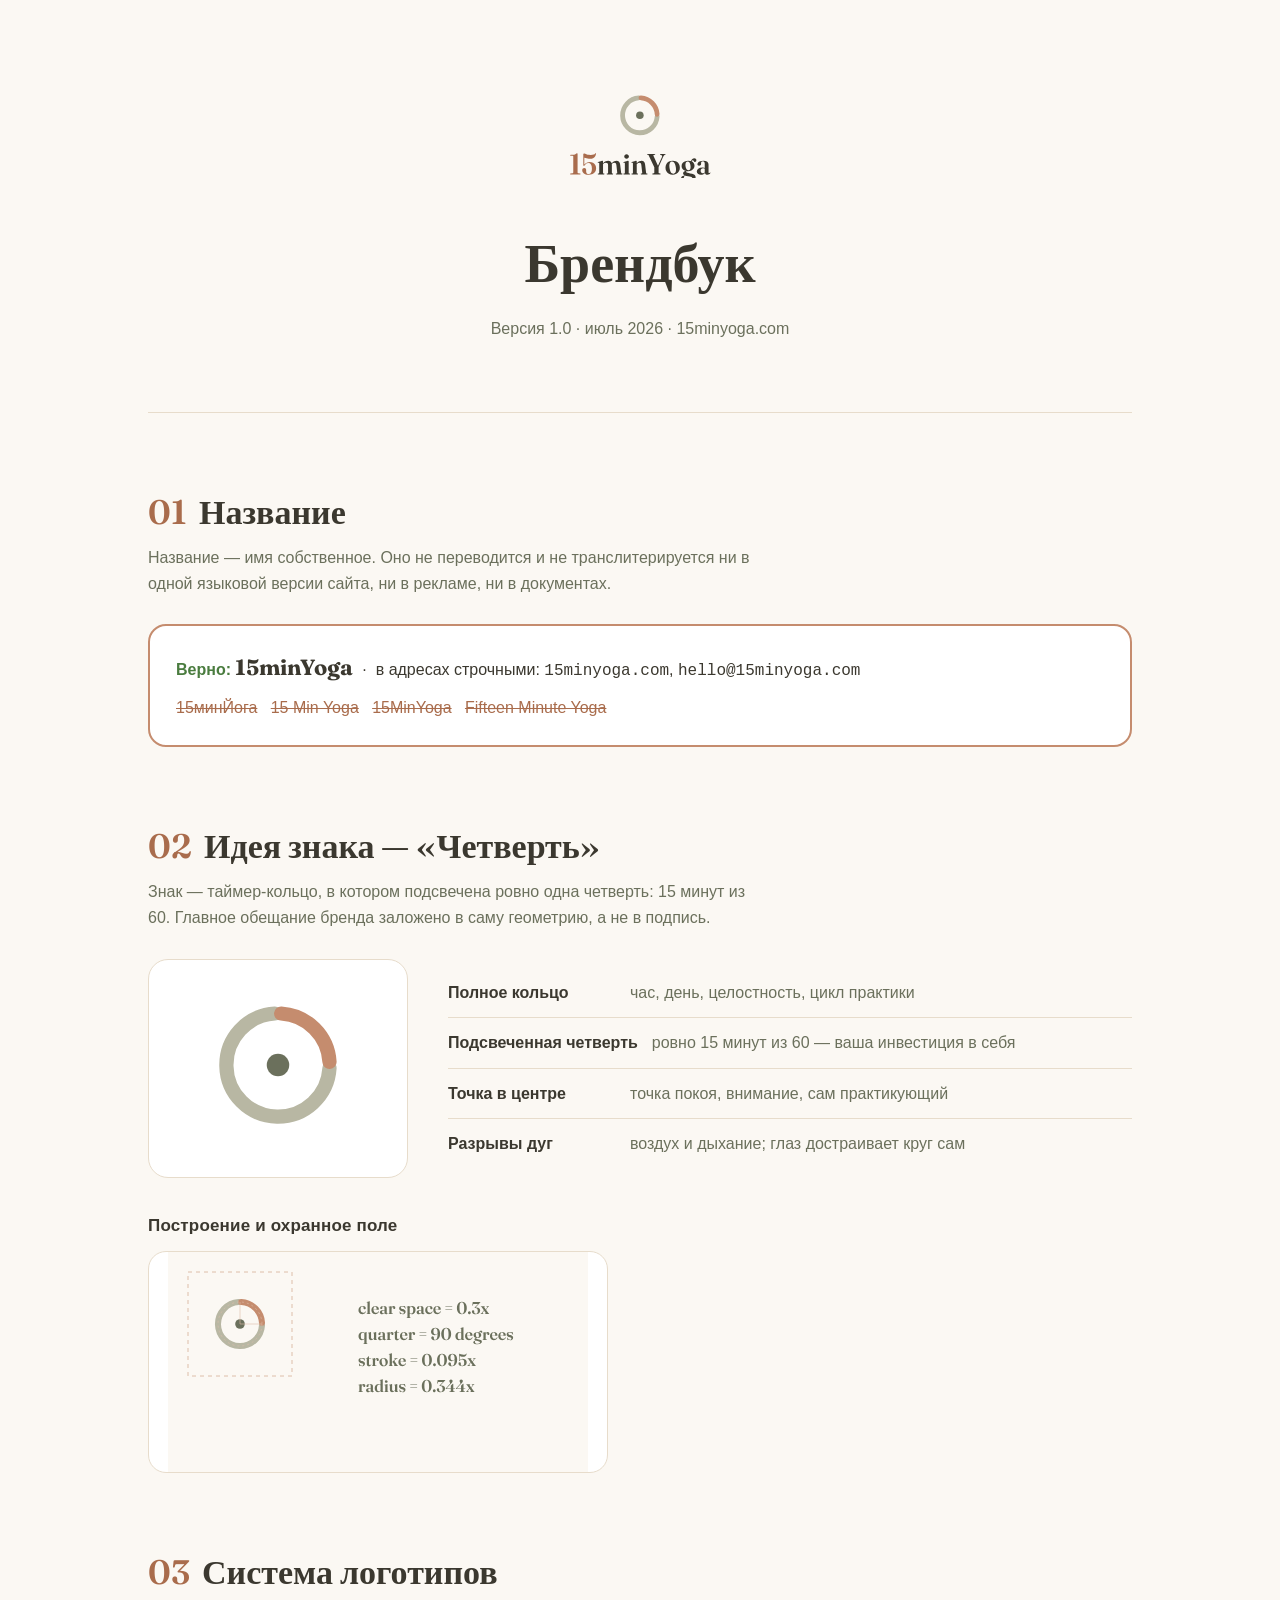
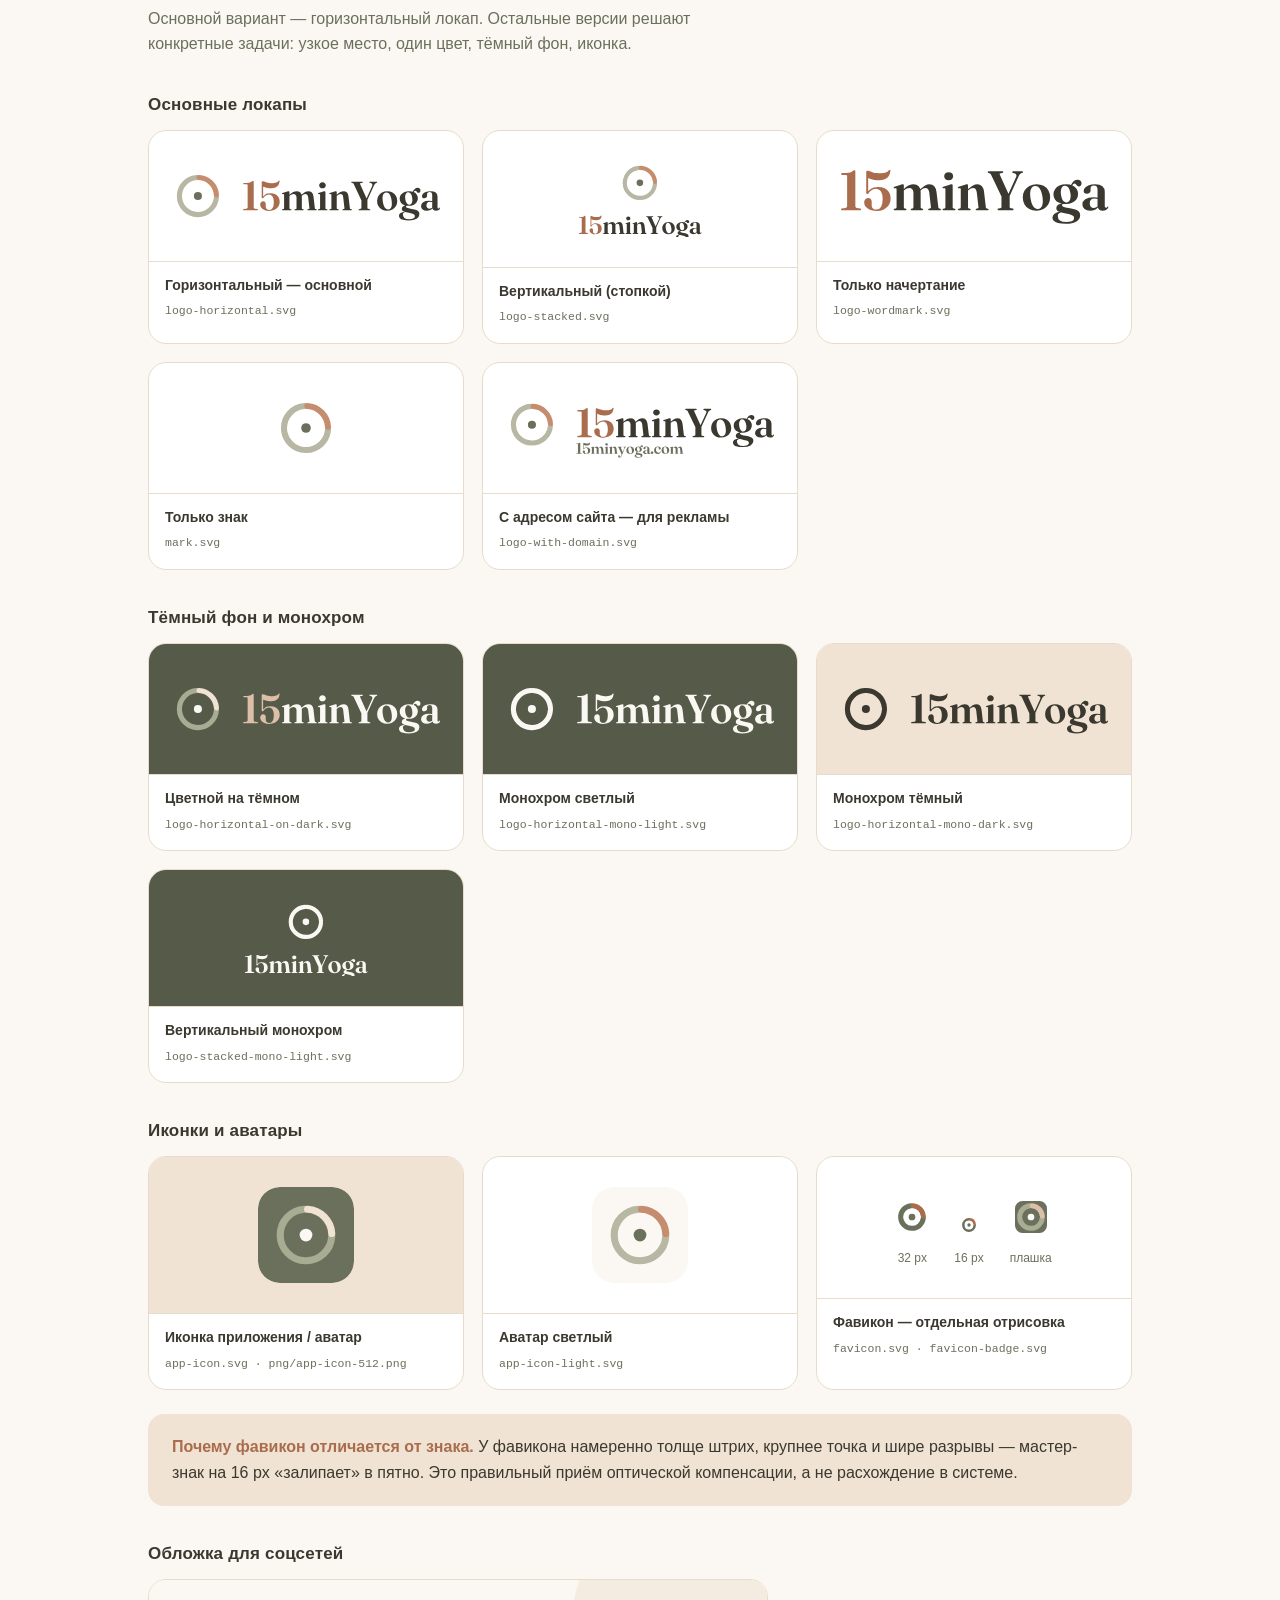
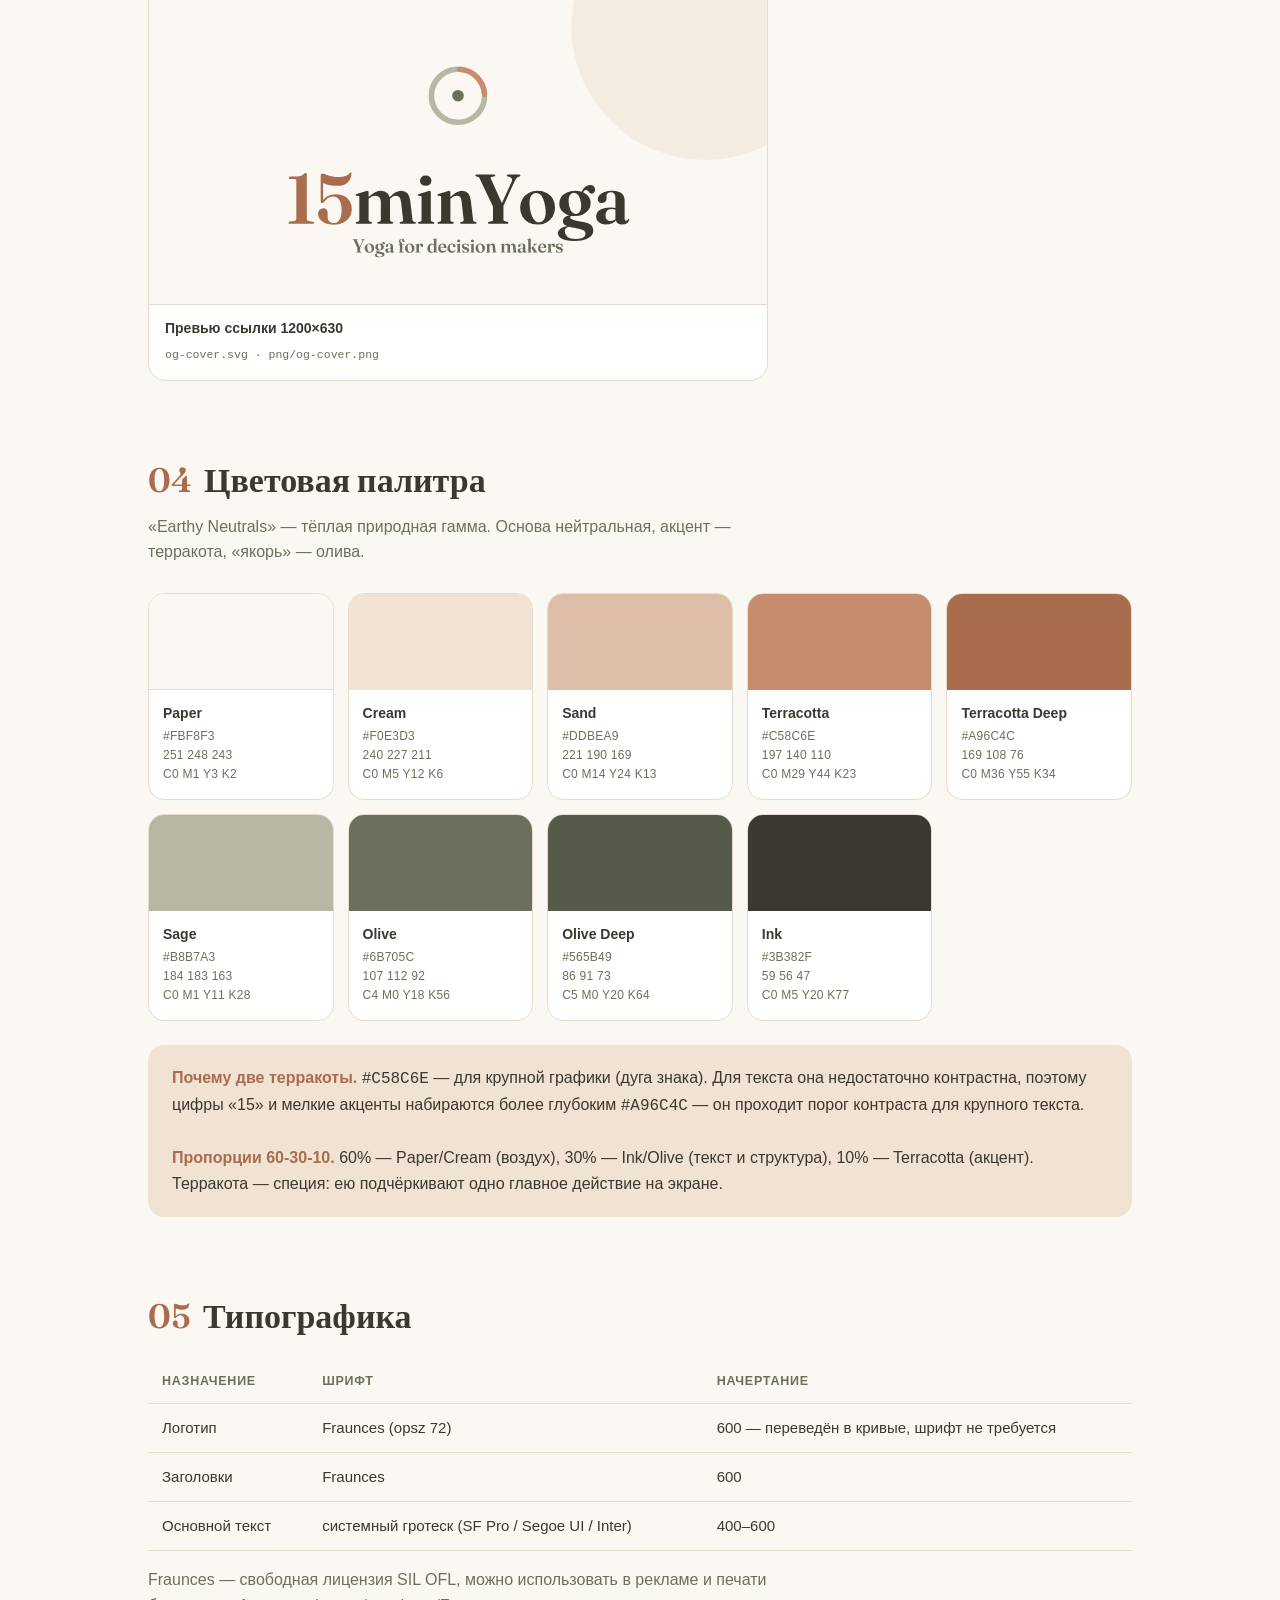
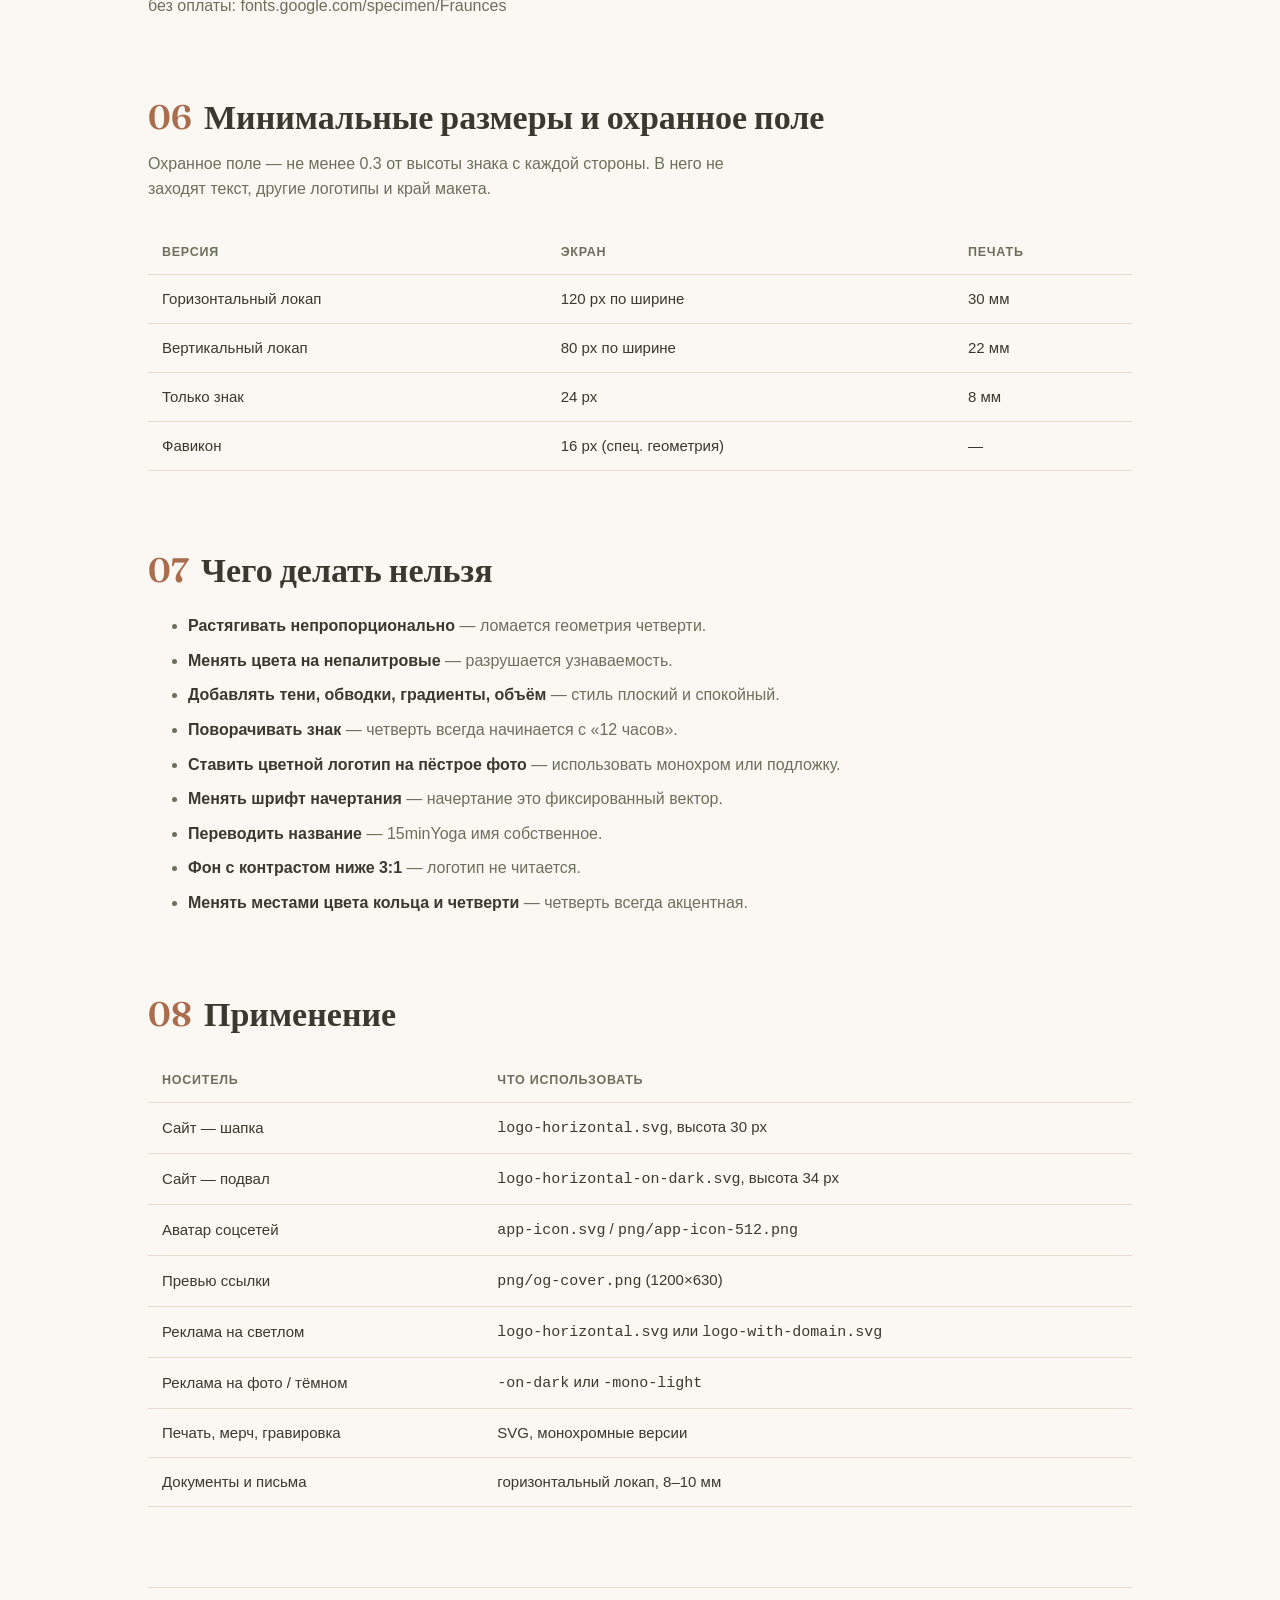
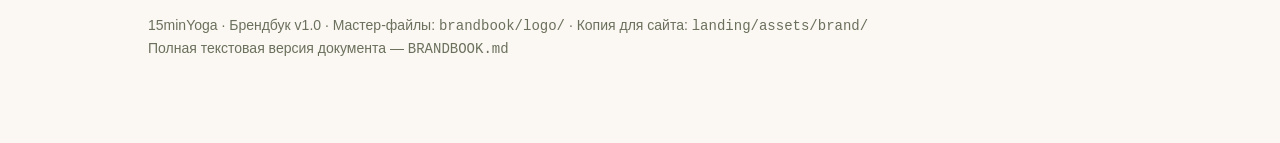
==== brandbook/index.html @ 7483d151 "brand: ребрендинг проекта в 15minYoga — логотип «Четверть», брендбук, домен 15minyoga.com Логотип: к" ====
<!DOCTYPE html>
<html lang="ru">

<head>
  <meta charset="UTF-8" />
  <meta name="viewport" content="width=device-width, initial-scale=1" />
  <title>15minYoga — Брендбук</title>
  <link rel="icon" href="logo/favicon.svg" type="image/svg+xml" />
  <link rel="preconnect" href="https://fonts.googleapis.com" />
  <link rel="preconnect" href="https://fonts.gstatic.com" crossorigin />
  <link rel="stylesheet"
    href="https://fonts.googleapis.com/css2?family=Fraunces:opsz,wght@9..144,400;9..144,600&display=swap" />
  <style>
    :root {
      --paper: #FBF8F3; --cream: #F0E3D3; --sand: #DDBEA9;
      --clay: #C58C6E; --clay-deep: #A96C4C; --sage: #B8B7A3;
      --olive: #6B705C; --olive-deep: #565B49; --ink: #3B382F;
      --line: #E7DCCB;
      --font: -apple-system, BlinkMacSystemFont, "Segoe UI", Inter, Roboto, sans-serif;
      --display: "Fraunces", Georgia, serif;
    }
    * { box-sizing: border-box; }
    body { margin: 0; background: var(--paper); color: var(--ink); font-family: var(--font); font-size: 16px; line-height: 1.6; }
    .wrap { max-width: 1040px; margin: 0 auto; padding: 0 28px 100px; }

    /* cover */
    .cover { text-align: center; padding: 90px 0 70px; border-bottom: 1px solid var(--line); }
    .cover img { height: 88px; margin: 0 auto 34px; }
    .cover h1 { font-family: var(--display); font-size: clamp(34px, 6vw, 54px); font-weight: 600; margin: 0 0 10px; }
    .cover p { color: var(--olive); margin: 0; }

    h2 { font-family: var(--display); font-size: clamp(24px, 4vw, 34px); font-weight: 600; margin: 72px 0 6px; }
    h2 .num { color: var(--clay-deep); margin-right: 12px; }
    .sub { color: var(--olive); margin: 0 0 28px; max-width: 70ch; }
    h3 { font-size: 17px; margin: 34px 0 12px; letter-spacing: .01em; }

    /* concept */
    .concept { display: grid; gap: 24px; grid-template-columns: 1fr; align-items: center; }
    @media (min-width: 760px) { .concept { grid-template-columns: 260px 1fr; gap: 40px; } }
    .concept__vis { background: #fff; border: 1px solid var(--line); border-radius: 20px; padding: 30px; text-align: center; }
    .concept__vis img { width: 150px; }
    .meaning { list-style: none; padding: 0; margin: 0; }
    .meaning li { padding: 12px 0; border-bottom: 1px solid var(--line); display: flex; gap: 14px; }
    .meaning li:last-child { border: 0; }
    .meaning b { min-width: 168px; color: var(--ink); }
    .meaning span { color: var(--olive); }

    /* logo grid */
    .grid { display: grid; gap: 18px; grid-template-columns: repeat(auto-fill, minmax(240px, 1fr)); }
    .item { border: 1px solid var(--line); border-radius: 18px; overflow: hidden; background: #fff; }
    .item__vis { padding: 30px 22px; display: flex; align-items: center; justify-content: center; min-height: 130px; }
    .item__vis.dark { background: var(--olive-deep); }
    .item__vis.cream { background: var(--cream); }
    .item__vis img { max-width: 100%; max-height: 76px; }
    .item__cap { padding: 12px 16px 15px; border-top: 1px solid var(--line); }
    .item__cap b { display: block; font-size: 14px; }
    .item__cap code { font-size: 11.5px; color: var(--olive); word-break: break-all; }

    /* palette */
    .pal { display: grid; gap: 14px; grid-template-columns: repeat(auto-fill, minmax(168px, 1fr)); }
    .sw { border: 1px solid var(--line); border-radius: 16px; overflow: hidden; background: #fff; }
    .sw__c { height: 96px; }
    .sw__t { padding: 12px 14px 14px; font-size: 13px; }
    .sw__t b { display: block; font-size: 14px; margin-bottom: 3px; }
    .sw__t span { display: block; color: var(--olive); font-size: 12px; letter-spacing: .02em; }

    /* sizes / dont */
    table { width: 100%; border-collapse: collapse; margin: 16px 0; font-size: 15px; }
    th, td { text-align: left; padding: 12px 14px; border-bottom: 1px solid var(--line); }
    th { font-size: 12.5px; text-transform: uppercase; letter-spacing: .06em; color: var(--olive); font-weight: 600; }
    .dont li { margin-bottom: 9px; color: var(--olive); }
    .dont li b { color: var(--ink); }

    .note { background: var(--cream); border-radius: 16px; padding: 20px 24px; margin: 24px 0; }
    .note b { color: var(--clay-deep); }
    .name-rule { border: 2px solid var(--clay); border-radius: 18px; padding: 24px 26px; margin: 24px 0; background: #fff; }
    .name-rule .ok { color: #4a7c3f; font-weight: 600; }
    .name-rule .no { color: var(--clay-deep); text-decoration: line-through; }
    .mini { display: flex; align-items: flex-end; gap: 26px; flex-wrap: wrap; margin-top: 14px; }
    .mini figure { margin: 0; text-align: center; }
    .mini figcaption { font-size: 12px; color: var(--olive); margin-top: 8px; }
    footer { margin-top: 80px; padding-top: 26px; border-top: 1px solid var(--line); color: var(--olive); font-size: 14px; }
    @media print { body { background: #fff; } .item, .sw { break-inside: avoid; } h2 { break-after: avoid; } }
  </style>
</head>

<body>
  <div class="wrap">

    <header class="cover">
      <img src="logo/logo-stacked.svg" alt="15minYoga" />
      <h1>Брендбук</h1>
      <p>Версия 1.0 · июль 2026 · 15minyoga.com</p>
    </header>

    <!-- 0. NAME -->
    <h2><span class="num">01</span>Название</h2>
    <p class="sub">Название — имя собственное. Оно не переводится и не транслитерируется ни в одной языковой
      версии сайта, ни в рекламе, ни в документах.</p>
    <div class="name-rule">
      <p style="margin:0 0 10px"><span class="ok">Верно:</span> <b style="font-family:var(--display);font-size:22px">15minYoga</b>
        &nbsp;·&nbsp; в адресах строчными: <code>15minyoga.com</code>, <code>hello@15minyoga.com</code></p>
      <p style="margin:0"><span class="no">15минЙога</span> &nbsp; <span class="no">15 Min Yoga</span> &nbsp;
        <span class="no">15MinYoga</span> &nbsp; <span class="no">Fifteen Minute Yoga</span></p>
    </div>

    <!-- 1. CONCEPT -->
    <h2><span class="num">02</span>Идея знака — «Четверть»</h2>
    <p class="sub">Знак — таймер-кольцо, в котором подсвечена ровно одна четверть: 15 минут из 60.
      Главное обещание бренда заложено в саму геометрию, а не в подпись.</p>
    <div class="concept">
      <div class="concept__vis"><img src="logo/mark.svg" alt="Знак 15minYoga" /></div>
      <ul class="meaning">
        <li><b>Полное кольцо</b><span>час, день, целостность, цикл практики</span></li>
        <li><b>Подсвеченная четверть</b><span>ровно 15 минут из 60 — ваша инвестиция в себя</span></li>
        <li><b>Точка в центре</b><span>точка покоя, внимание, сам практикующий</span></li>
        <li><b>Разрывы дуг</b><span>воздух и дыхание; глаз достраивает круг сам</span></li>
      </ul>
    </div>

    <h3>Построение и охранное поле</h3>
    <div class="item" style="max-width:460px">
      <div class="item__vis" style="padding:0"><img src="logo/construction.svg" alt="Схема построения"
          style="max-height:220px;width:100%" /></div>
    </div>

    <!-- 2. LOGO SYSTEM -->
    <h2><span class="num">03</span>Система логотипов</h2>
    <p class="sub">Основной вариант — горизонтальный локап. Остальные версии решают конкретные задачи:
      узкое место, один цвет, тёмный фон, иконка.</p>

    <h3>Основные локапы</h3>
    <div class="grid">
      <div class="item">
        <div class="item__vis"><img src="logo/logo-horizontal.svg" alt="" /></div>
        <div class="item__cap"><b>Горизонтальный — основной</b><code>logo-horizontal.svg</code></div>
      </div>
      <div class="item">
        <div class="item__vis"><img src="logo/logo-stacked.svg" alt="" /></div>
        <div class="item__cap"><b>Вертикальный (стопкой)</b><code>logo-stacked.svg</code></div>
      </div>
      <div class="item">
        <div class="item__vis"><img src="logo/logo-wordmark.svg" alt="" /></div>
        <div class="item__cap"><b>Только начертание</b><code>logo-wordmark.svg</code></div>
      </div>
      <div class="item">
        <div class="item__vis"><img src="logo/mark.svg" alt="" style="max-height:64px" /></div>
        <div class="item__cap"><b>Только знак</b><code>mark.svg</code></div>
      </div>
      <div class="item">
        <div class="item__vis"><img src="logo/logo-with-domain.svg" alt="" /></div>
        <div class="item__cap"><b>С адресом сайта — для рекламы</b><code>logo-with-domain.svg</code></div>
      </div>
    </div>

    <h3>Тёмный фон и монохром</h3>
    <div class="grid">
      <div class="item">
        <div class="item__vis dark"><img src="logo/logo-horizontal-on-dark.svg" alt="" /></div>
        <div class="item__cap"><b>Цветной на тёмном</b><code>logo-horizontal-on-dark.svg</code></div>
      </div>
      <div class="item">
        <div class="item__vis dark"><img src="logo/logo-horizontal-mono-light.svg" alt="" /></div>
        <div class="item__cap"><b>Монохром светлый</b><code>logo-horizontal-mono-light.svg</code></div>
      </div>
      <div class="item">
        <div class="item__vis cream"><img src="logo/logo-horizontal-mono-dark.svg" alt="" /></div>
        <div class="item__cap"><b>Монохром тёмный</b><code>logo-horizontal-mono-dark.svg</code></div>
      </div>
      <div class="item">
        <div class="item__vis dark"><img src="logo/logo-stacked-mono-light.svg" alt="" /></div>
        <div class="item__cap"><b>Вертикальный монохром</b><code>logo-stacked-mono-light.svg</code></div>
      </div>
    </div>

    <h3>Иконки и аватары</h3>
    <div class="grid">
      <div class="item">
        <div class="item__vis cream"><img src="logo/app-icon.svg" alt="" style="max-height:96px;border-radius:22px" /></div>
        <div class="item__cap"><b>Иконка приложения / аватар</b><code>app-icon.svg · png/app-icon-512.png</code></div>
      </div>
      <div class="item">
        <div class="item__vis"><img src="logo/app-icon-light.svg" alt="" style="max-height:96px;border-radius:22px" /></div>
        <div class="item__cap"><b>Аватар светлый</b><code>app-icon-light.svg</code></div>
      </div>
      <div class="item">
        <div class="item__vis">
          <div class="mini">
            <figure><img src="logo/favicon.svg" alt="" style="width:32px;height:32px" />
              <figcaption>32 px</figcaption>
            </figure>
            <figure><img src="logo/favicon.svg" alt="" style="width:16px;height:16px" />
              <figcaption>16 px</figcaption>
            </figure>
            <figure><img src="logo/favicon-badge.svg" alt="" style="width:32px;height:32px" />
              <figcaption>плашка</figcaption>
            </figure>
          </div>
        </div>
        <div class="item__cap"><b>Фавикон — отдельная отрисовка</b><code>favicon.svg · favicon-badge.svg</code></div>
      </div>
    </div>

    <div class="note">
      <b>Почему фавикон отличается от знака.</b> У фавикона намеренно толще штрих, крупнее точка и шире
      разрывы — мастер-знак на 16 px «залипает» в пятно. Это правильный приём оптической компенсации,
      а не расхождение в системе.
    </div>

    <h3>Обложка для соцсетей</h3>
    <div class="item" style="max-width:620px">
      <div class="item__vis" style="padding:0"><img src="logo/og-cover.svg" alt="" style="max-height:none;width:100%" /></div>
      <div class="item__cap"><b>Превью ссылки 1200×630</b><code>og-cover.svg · png/og-cover.png</code></div>
    </div>

    <!-- 3. COLOR -->
    <h2><span class="num">04</span>Цветовая палитра</h2>
    <p class="sub">«Earthy Neutrals» — тёплая природная гамма. Основа нейтральная, акцент — терракота,
      «якорь» — олива.</p>
    <div class="pal">
      <div class="sw"><div class="sw__c" style="background:#FBF8F3;border-bottom:1px solid var(--line)"></div>
        <div class="sw__t"><b>Paper</b><span>#FBF8F3</span><span>251 248 243</span><span>C0 M1 Y3 K2</span></div></div>
      <div class="sw"><div class="sw__c" style="background:#F0E3D3"></div>
        <div class="sw__t"><b>Cream</b><span>#F0E3D3</span><span>240 227 211</span><span>C0 M5 Y12 K6</span></div></div>
      <div class="sw"><div class="sw__c" style="background:#DDBEA9"></div>
        <div class="sw__t"><b>Sand</b><span>#DDBEA9</span><span>221 190 169</span><span>C0 M14 Y24 K13</span></div></div>
      <div class="sw"><div class="sw__c" style="background:#C58C6E"></div>
        <div class="sw__t"><b>Terracotta</b><span>#C58C6E</span><span>197 140 110</span><span>C0 M29 Y44 K23</span></div></div>
      <div class="sw"><div class="sw__c" style="background:#A96C4C"></div>
        <div class="sw__t"><b>Terracotta Deep</b><span>#A96C4C</span><span>169 108 76</span><span>C0 M36 Y55 K34</span></div></div>
      <div class="sw"><div class="sw__c" style="background:#B8B7A3"></div>
        <div class="sw__t"><b>Sage</b><span>#B8B7A3</span><span>184 183 163</span><span>C0 M1 Y11 K28</span></div></div>
      <div class="sw"><div class="sw__c" style="background:#6B705C"></div>
        <div class="sw__t"><b>Olive</b><span>#6B705C</span><span>107 112 92</span><span>C4 M0 Y18 K56</span></div></div>
      <div class="sw"><div class="sw__c" style="background:#565B49"></div>
        <div class="sw__t"><b>Olive Deep</b><span>#565B49</span><span>86 91 73</span><span>C5 M0 Y20 K64</span></div></div>
      <div class="sw"><div class="sw__c" style="background:#3B382F"></div>
        <div class="sw__t"><b>Ink</b><span>#3B382F</span><span>59 56 47</span><span>C0 M5 Y20 K77</span></div></div>
    </div>

    <div class="note">
      <b>Почему две терракоты.</b> <code>#C58C6E</code> — для крупной графики (дуга знака).
      Для текста она недостаточно контрастна, поэтому цифры «15» и мелкие акценты набираются
      более глубоким <code>#A96C4C</code> — он проходит порог контраста для крупного текста.
      <br><br>
      <b>Пропорции 60-30-10.</b> 60% — Paper/Cream (воздух), 30% — Ink/Olive (текст и структура),
      10% — Terracotta (акцент). Терракота — специя: ею подчёркивают одно главное действие на экране.
    </div>

    <!-- 4. TYPE -->
    <h2><span class="num">05</span>Типографика</h2>
    <table>
      <tr><th>Назначение</th><th>Шрифт</th><th>Начертание</th></tr>
      <tr><td>Логотип</td><td>Fraunces (opsz 72)</td><td>600 — переведён в кривые, шрифт не требуется</td></tr>
      <tr><td>Заголовки</td><td>Fraunces</td><td>600</td></tr>
      <tr><td>Основной текст</td><td>системный гротеск (SF Pro / Segoe UI / Inter)</td><td>400–600</td></tr>
    </table>
    <p class="sub" style="margin-top:8px">Fraunces — свободная лицензия SIL OFL, можно использовать в рекламе
      и печати без оплаты: fonts.google.com/specimen/Fraunces</p>

    <!-- 5. SIZES -->
    <h2><span class="num">06</span>Минимальные размеры и охранное поле</h2>
    <p class="sub">Охранное поле — не менее 0.3 от высоты знака с каждой стороны. В него не заходят текст,
      другие логотипы и край макета.</p>
    <table>
      <tr><th>Версия</th><th>Экран</th><th>Печать</th></tr>
      <tr><td>Горизонтальный локап</td><td>120 px по ширине</td><td>30 мм</td></tr>
      <tr><td>Вертикальный локап</td><td>80 px по ширине</td><td>22 мм</td></tr>
      <tr><td>Только знак</td><td>24 px</td><td>8 мм</td></tr>
      <tr><td>Фавикон</td><td>16 px (спец. геометрия)</td><td>—</td></tr>
    </table>

    <!-- 6. DONT -->
    <h2><span class="num">07</span>Чего делать нельзя</h2>
    <ul class="dont">
      <li><b>Растягивать непропорционально</b> — ломается геометрия четверти.</li>
      <li><b>Менять цвета на непалитровые</b> — разрушается узнаваемость.</li>
      <li><b>Добавлять тени, обводки, градиенты, объём</b> — стиль плоский и спокойный.</li>
      <li><b>Поворачивать знак</b> — четверть всегда начинается с «12 часов».</li>
      <li><b>Ставить цветной логотип на пёстрое фото</b> — использовать монохром или подложку.</li>
      <li><b>Менять шрифт начертания</b> — начертание это фиксированный вектор.</li>
      <li><b>Переводить название</b> — 15minYoga имя собственное.</li>
      <li><b>Фон с контрастом ниже 3:1</b> — логотип не читается.</li>
      <li><b>Менять местами цвета кольца и четверти</b> — четверть всегда акцентная.</li>
    </ul>

    <!-- 7. USAGE -->
    <h2><span class="num">08</span>Применение</h2>
    <table>
      <tr><th>Носитель</th><th>Что использовать</th></tr>
      <tr><td>Сайт — шапка</td><td><code>logo-horizontal.svg</code>, высота 30 px</td></tr>
      <tr><td>Сайт — подвал</td><td><code>logo-horizontal-on-dark.svg</code>, высота 34 px</td></tr>
      <tr><td>Аватар соцсетей</td><td><code>app-icon.svg</code> / <code>png/app-icon-512.png</code></td></tr>
      <tr><td>Превью ссылки</td><td><code>png/og-cover.png</code> (1200×630)</td></tr>
      <tr><td>Реклама на светлом</td><td><code>logo-horizontal.svg</code> или <code>logo-with-domain.svg</code></td></tr>
      <tr><td>Реклама на фото / тёмном</td><td><code>-on-dark</code> или <code>-mono-light</code></td></tr>
      <tr><td>Печать, мерч, гравировка</td><td>SVG, монохромные версии</td></tr>
      <tr><td>Документы и письма</td><td>горизонтальный локап, 8–10 мм</td></tr>
    </table>

    <footer>
      15minYoga · Брендбук v1.0 · Мастер-файлы: <code>brandbook/logo/</code> ·
      Копия для сайта: <code>landing/assets/brand/</code><br>
      Полная текстовая версия документа — <code>BRANDBOOK.md</code>
    </footer>

  </div>
</body>

</html>
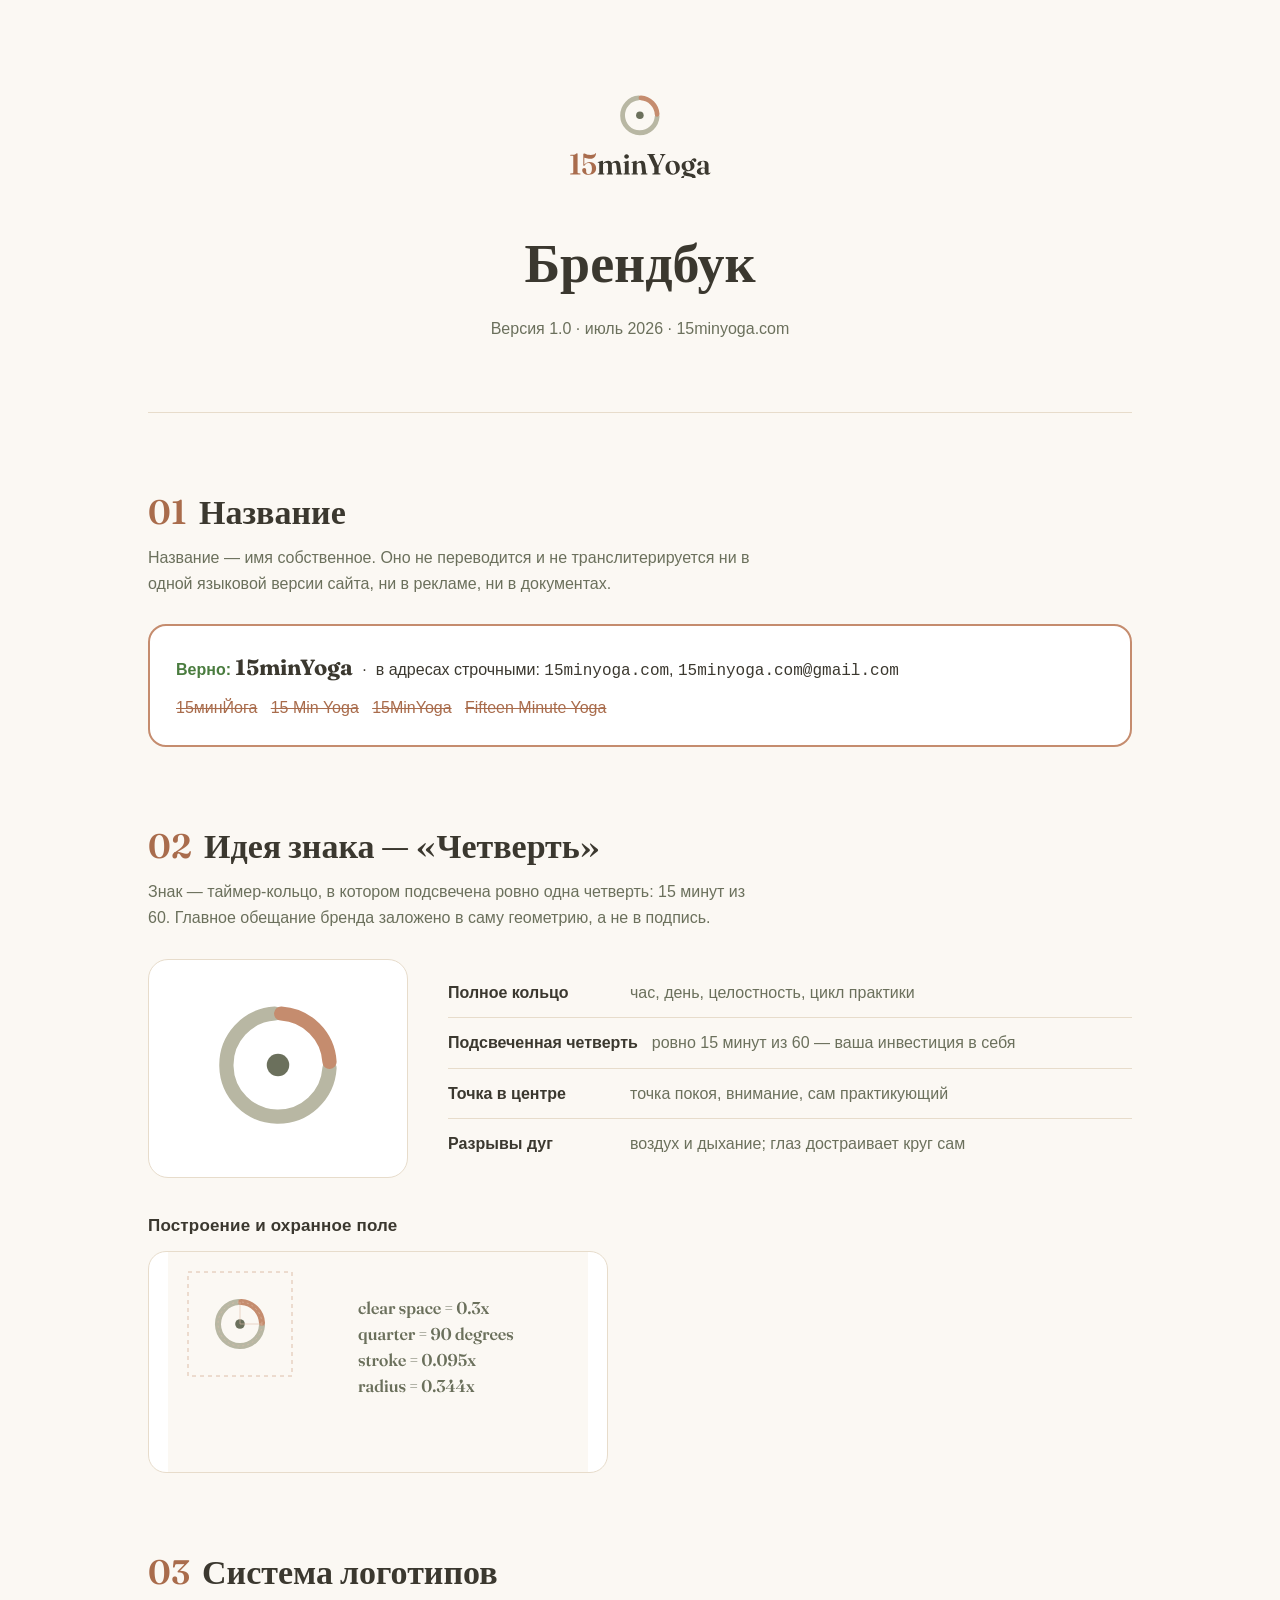
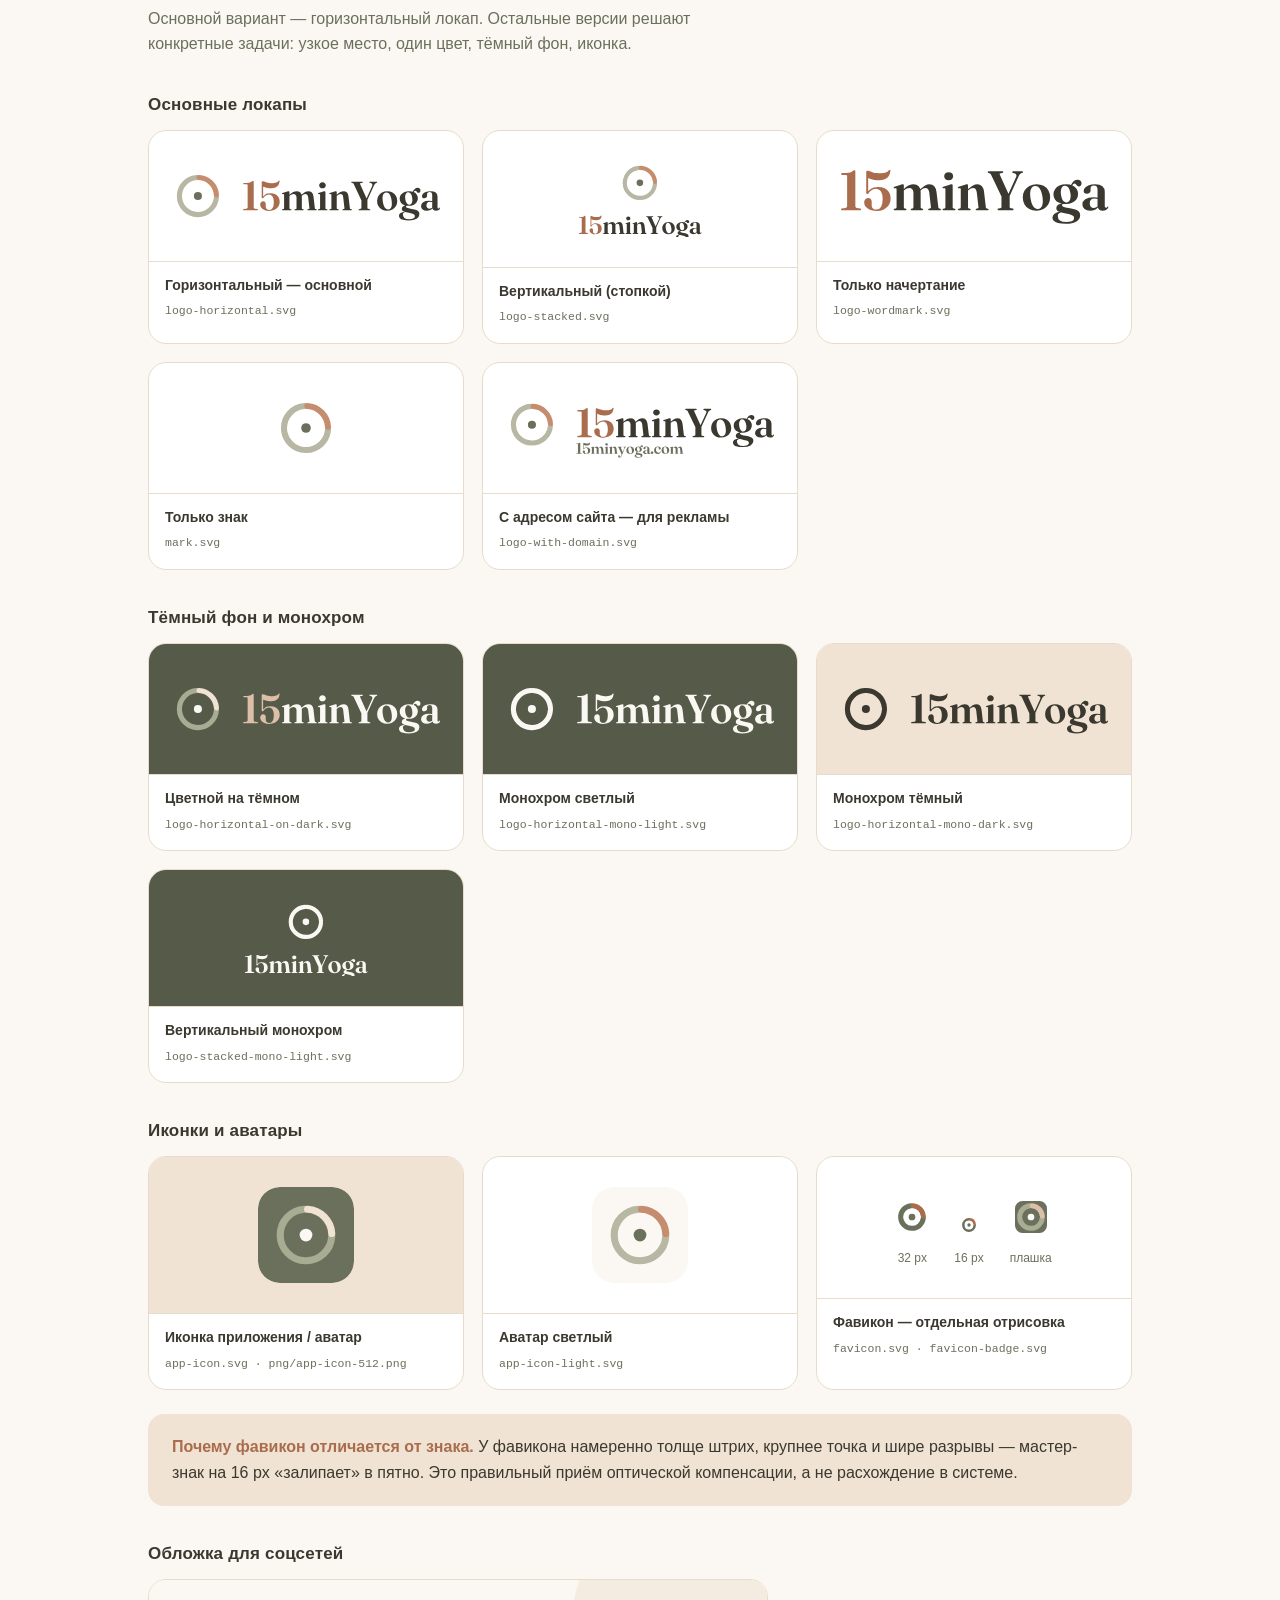
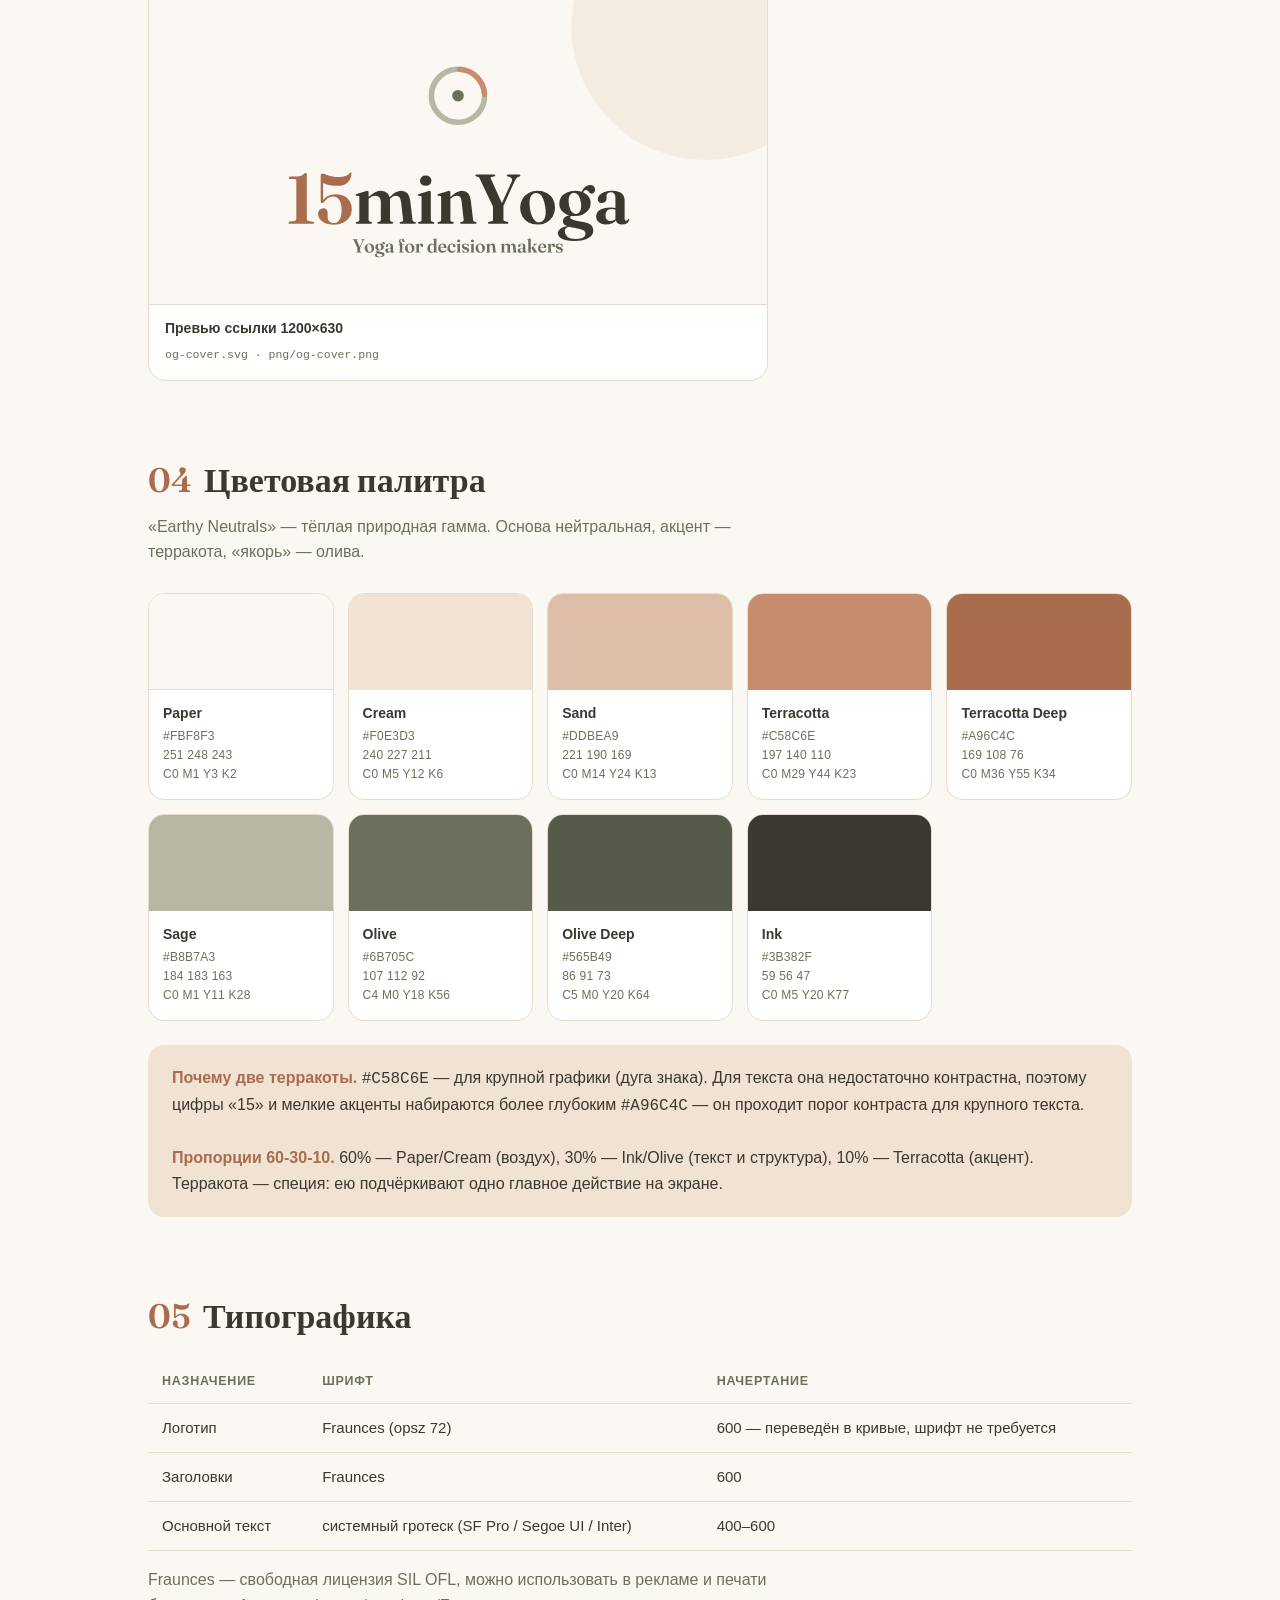
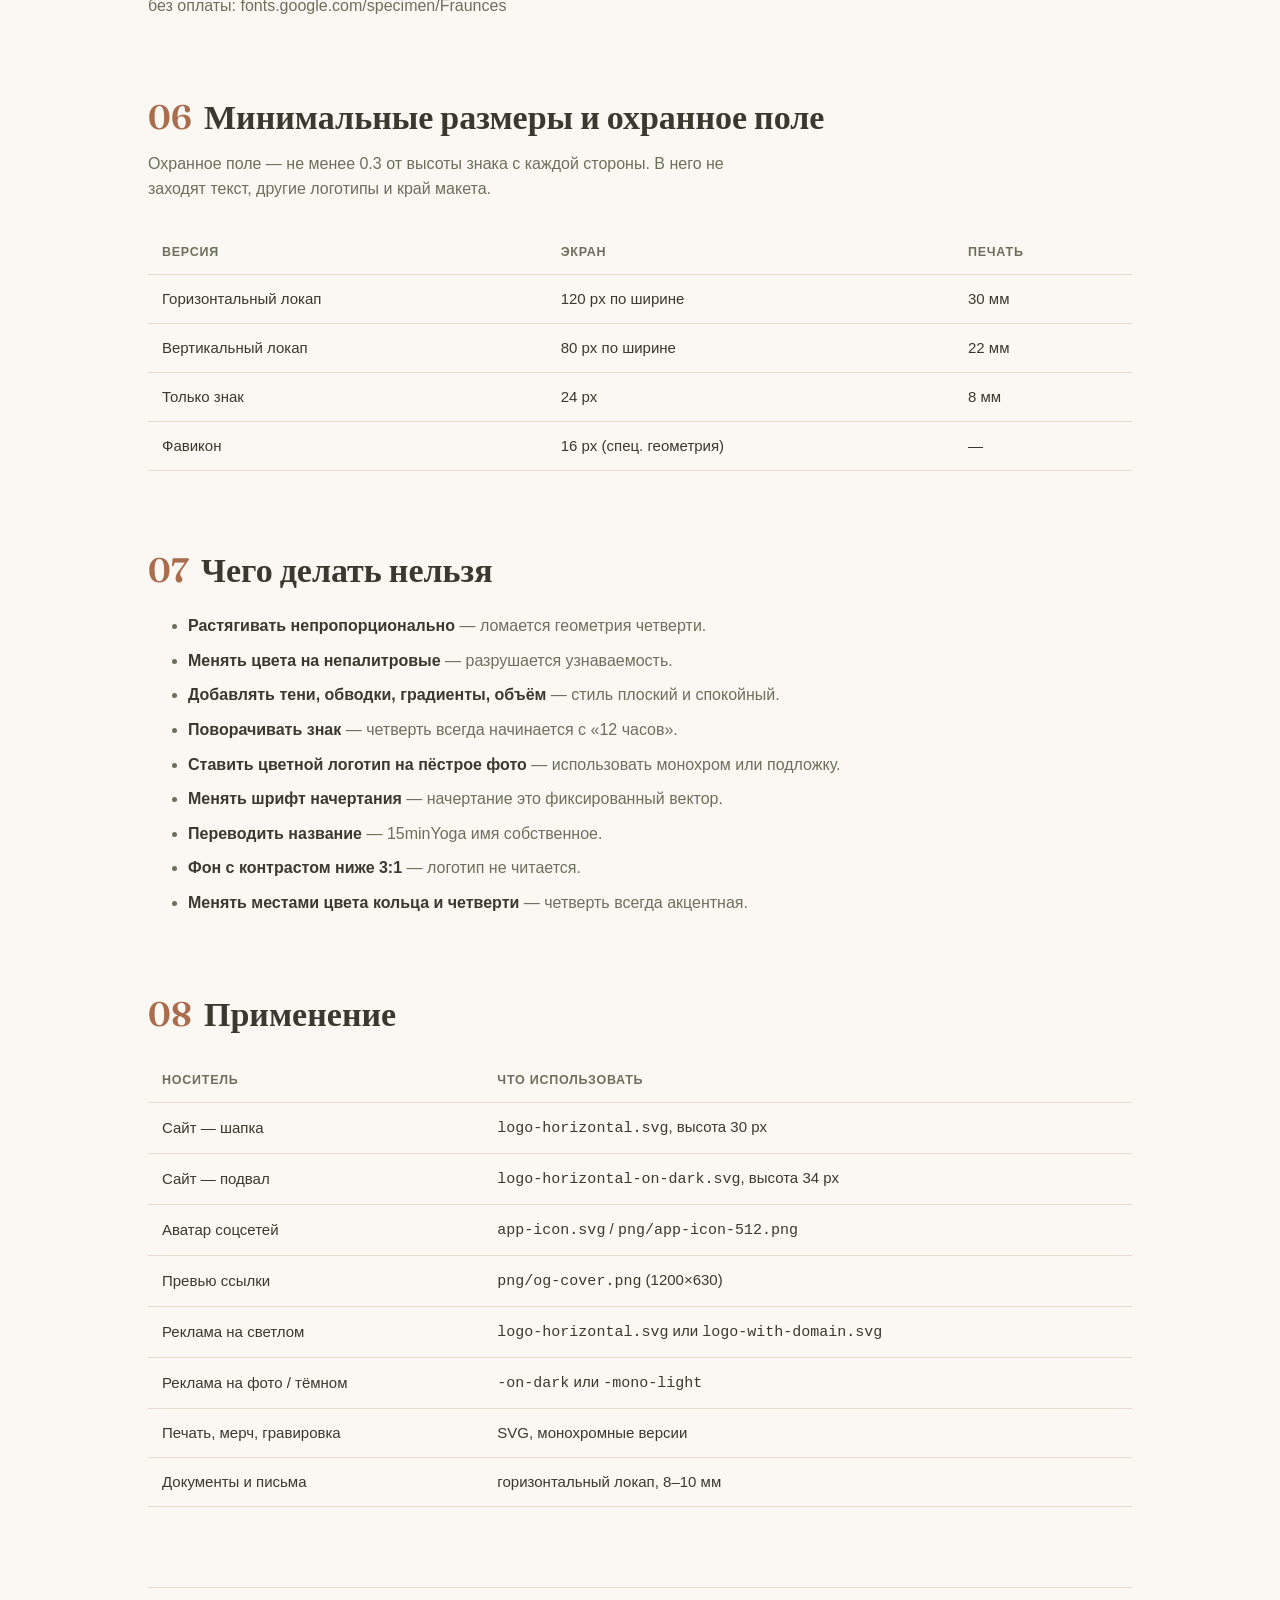
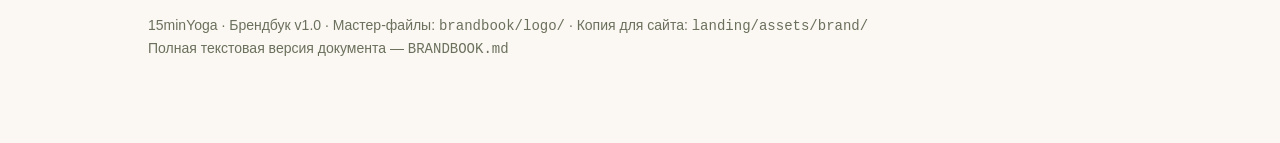
==== commit 915992e6: "feat: приём заявок с формы — serverless-функция, Telegram + дубль на почту landing/api/lead.js: вали" ====
--- a/brandbook/index.html
+++ b/brandbook/index.html
@@ -99,7 +99,7 @@
       версии сайта, ни в рекламе, ни в документах.</p>
     <div class="name-rule">
       <p style="margin:0 0 10px"><span class="ok">Верно:</span> <b style="font-family:var(--display);font-size:22px">15minYoga</b>
-        &nbsp;·&nbsp; в адресах строчными: <code>15minyoga.com</code>, <code>hello@15minyoga.com</code></p>
+        &nbsp;·&nbsp; в адресах строчными: <code>15minyoga.com</code>, <code>15minyoga.com@gmail.com</code></p>
       <p style="margin:0"><span class="no">15минЙога</span> &nbsp; <span class="no">15 Min Yoga</span> &nbsp;
         <span class="no">15MinYoga</span> &nbsp; <span class="no">Fifteen Minute Yoga</span></p>
     </div>
